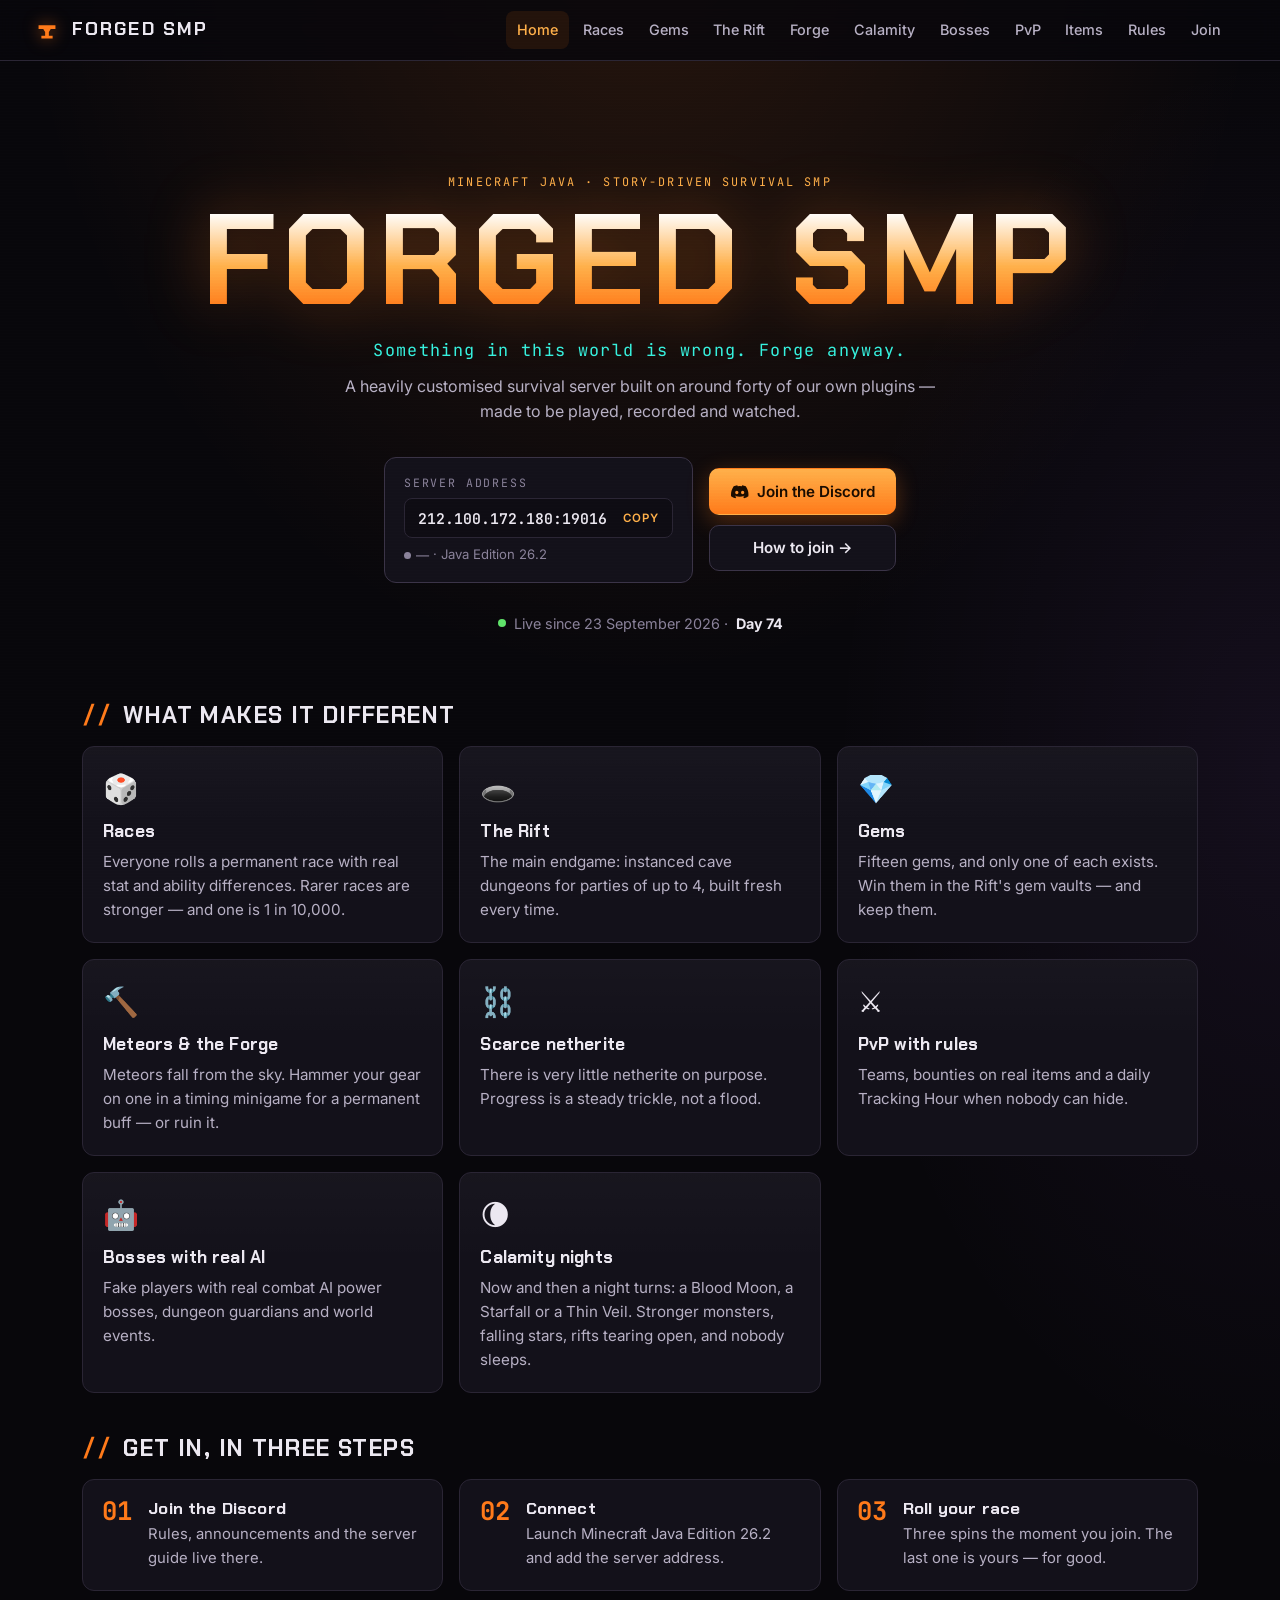
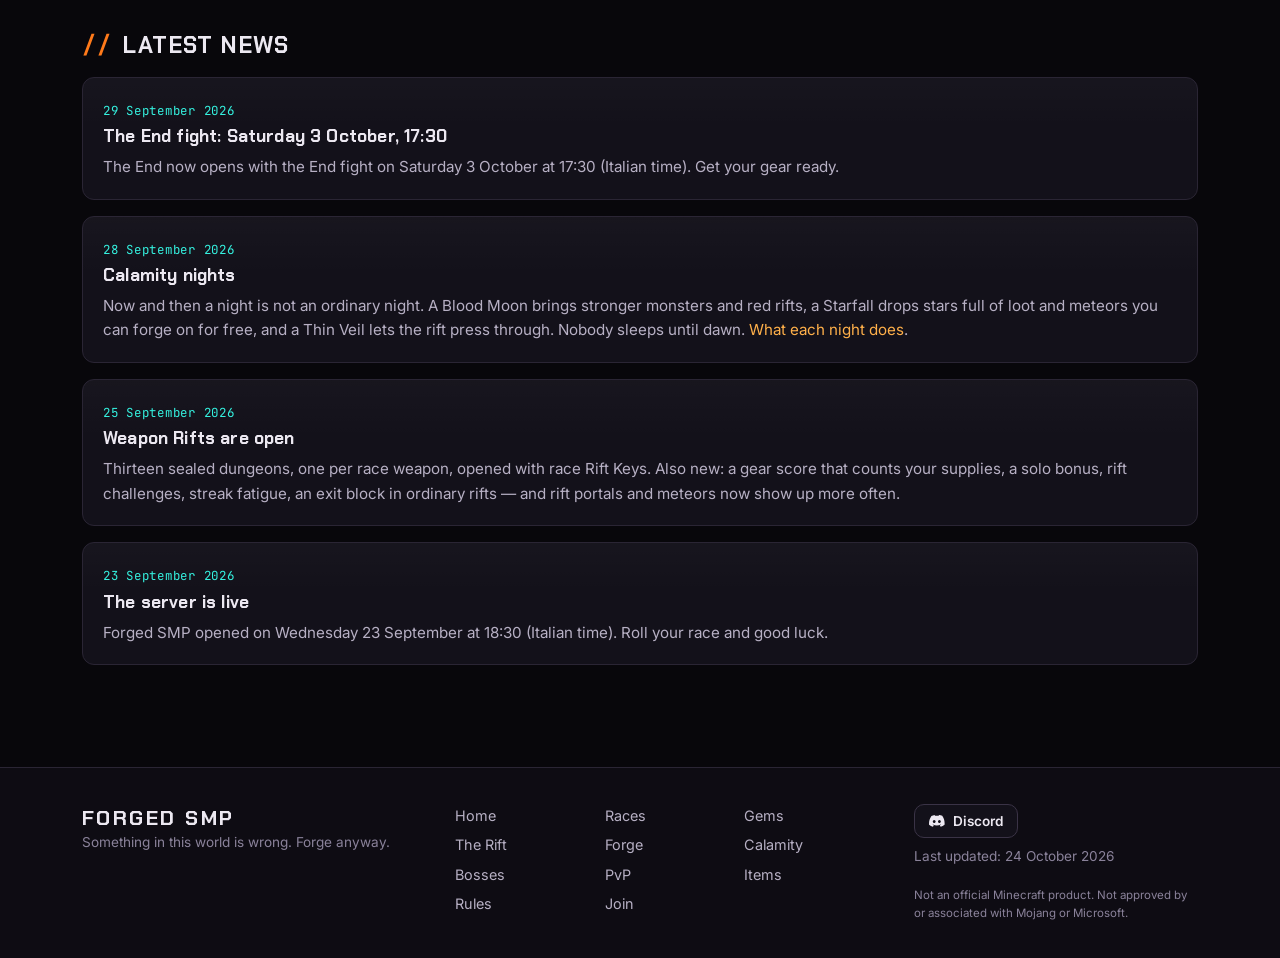
==== dev/index.html @ 2acfd9df "dev/: the Season 3 site - gems instead of race weapons, the S3 items, live status of every one-of-a-" ====
<!DOCTYPE html>
<html lang="en">
<head>
  <meta charset="UTF-8" />
  <meta name="viewport" content="width=device-width, initial-scale=1.0" />
  <title>Forged SMP</title>
  <meta name="description" content="Forged SMP — a story-driven Minecraft survival server. Races, the Rift, meteors and the Forge." />
  <meta name="theme-color" content="#08070b" />
  <meta property="og:title" content="Forged SMP" />
  <meta property="og:description" content="Something in this world is wrong. Forge anyway." />
  <link rel="icon" href="data:image/svg+xml,%3Csvg xmlns='http://www.w3.org/2000/svg' viewBox='0 0 64 64'%3E%3Crect width='64' height='64' rx='12' fill='%2308070b'/%3E%3Cpath d='M14 22h36v8H40l-4 6v8h8v6H20v-6h8v-8l-4-6H14z' fill='%23ff7a1a'/%3E%3C/svg%3E" />
  <link rel="preconnect" href="https://fonts.googleapis.com" />
  <link rel="preconnect" href="https://fonts.gstatic.com" crossorigin />
  <link href="https://fonts.googleapis.com/css2?family=Chakra+Petch:wght@500;700&family=Inter:wght@400;500;600;700&family=JetBrains+Mono:wght@400;600&display=swap" rel="stylesheet" />
  <link rel="stylesheet" href="css/style.css" />
</head>
<body>
  <a class="skip" href="#app">Skip to content</a>
  <div class="scanlines" aria-hidden="true"></div>

  <header class="topbar">
    <a class="brand" href="#/" aria-label="Forged SMP — home">
      <svg class="brand-mark" viewBox="0 0 64 64" aria-hidden="true"><path d="M14 22h36v8H40l-4 6v8h8v6H20v-6h8v-8l-4-6H14z"/></svg>
      <span class="brand-text glitch" data-text="FORGED SMP">FORGED SMP</span>
    </a>
    <nav id="nav" class="nav" aria-label="Main"></nav>
    <div class="top-actions">
      <button id="lang" class="lang-btn" type="button" aria-label="Language / Lingua"></button>
      <button id="menu-btn" class="menu-btn" type="button" aria-expanded="false" aria-controls="nav" aria-label="Menu">
        <span></span><span></span><span></span>
      </button>
    </div>
  </header>

  <main id="app" tabindex="-1"></main>

  <footer class="footer" id="footer"></footer>

  <div id="toast" class="toast" role="status" aria-live="polite"></div>

  <script type="module" src="js/app.js"></script>
</body>
</html>
---- dev/css/style.css ----
/* ── Tokens ──────────────────────────────────────────────────────────────── */
:root {
  --bg:        #08070b;
  --bg2:       #0e0c13;
  --panel:     #13111a;
  --panel2:    #1a1722;
  --line:      #2a2534;
  --line2:     #3a3346;
  --text:      #ece8f1;
  --text2:     #b7b0c4;
  --muted:     #8a829a;
  --ember:     #ff7a1a;
  --ember2:    #ffb04a;
  --corrupt:   #b56cff;
  --cyan:      #35f2e0;
  --danger:    #ff4a4a;
  --ok:        #5fe36a;
  --radius:    12px;
  --maxw:      1180px;
  --font:      'Inter', system-ui, -apple-system, 'Segoe UI', sans-serif;
  --display:   'Chakra Petch', 'Inter', system-ui, sans-serif;
  --mono:      'JetBrains Mono', ui-monospace, Menlo, Consolas, monospace;
}

*, *::before, *::after { box-sizing: border-box; }
html { -webkit-text-size-adjust: 100%; scroll-behavior: smooth; overflow-x: clip; }
body {
  margin: 0;
  background:
    radial-gradient(ellipse 70% 45% at 50% -5%, rgba(255,122,26,.13), transparent 70%),
    radial-gradient(ellipse 50% 40% at 100% 30%, rgba(181,108,255,.07), transparent 70%),
    var(--bg);
  color: var(--text);
  font: 16px/1.6 var(--font);
  min-height: 100vh;
  overflow-x: hidden;
}
img, svg { display: block; max-width: 100%; }
a { color: var(--ember2); text-decoration: none; }
a:hover { text-decoration: underline; }
h1, h2, h3 { font-family: var(--display); line-height: 1.15; margin: 0; letter-spacing: .01em; }
p { margin: 0 0 .75em; }
p:last-child { margin-bottom: 0; }
code, kbd { font-family: var(--mono); font-size: .88em; }
:focus-visible { outline: 2px solid var(--cyan); outline-offset: 2px; border-radius: 4px; }
[hidden] { display: none !important; }

.skip { position: absolute; left: -999px; top: 8px; z-index: 100; background: var(--ember); color: #000; padding: 8px 14px; border-radius: 6px; }
.skip:focus { left: 8px; }

.scanlines {
  position: fixed; inset: 0; pointer-events: none; z-index: 60;
  background: repeating-linear-gradient(to bottom, rgba(255,255,255,.018) 0 1px, transparent 1px 3px);
  mix-blend-mode: overlay;
}

.muted { color: var(--muted); }
.small { font-size: .85rem; }
.tiny  { font-size: .72rem; }
.warn  { color: var(--danger); }
.eyebrow {
  font-family: var(--mono); font-size: .74rem; letter-spacing: .18em; text-transform: uppercase;
  color: var(--ember2); margin: 0 0 .5rem;
}

/* ── Glitch ──────────────────────────────────────────────────────────────── */
.glitch { position: relative; display: inline-block; }
.glitch::before, .glitch::after {
  content: attr(data-text); position: absolute; inset: 0; pointer-events: none;
}
.glitch::before { color: var(--cyan);    transform: translate(-2px, 0); opacity: .55; clip-path: inset(0 0 100% 0); animation: gl1 5s infinite steps(1); }
.glitch::after  { color: var(--corrupt); transform: translate(2px, 0);  opacity: .55; clip-path: inset(0 0 100% 0); animation: gl2 5s infinite steps(1); }
@keyframes gl1 { 0%, 90%, 100% { clip-path: inset(0 0 100% 0); } 91% { clip-path: inset(15% 0 60% 0); transform: translate(-4px, 1px); } 94% { clip-path: inset(60% 0 12% 0); transform: translate(3px, 0); } 97% { clip-path: inset(40% 0 45% 0); } }
@keyframes gl2 { 0%, 92%, 100% { clip-path: inset(0 0 100% 0); } 93% { clip-path: inset(50% 0 30% 0); transform: translate(4px, -1px); } 96% { clip-path: inset(8% 0 78% 0); transform: translate(-3px, 0); } }

.glitch-text { position: relative; display: inline-block; color: #ff9cf0; text-shadow: -1px 0 var(--cyan), 1px 0 var(--corrupt); animation: jitter 3s infinite steps(1); }
@keyframes jitter { 0%, 96%, 100% { transform: none; } 97% { transform: translate(1px, -1px) skewX(-6deg); } 98% { transform: translate(-1px, 1px); } }

.redact { background: repeating-linear-gradient(90deg, #2a2233 0 6px, #1b1622 6px 8px); color: transparent; border-radius: 2px; user-select: none; letter-spacing: -.1em; }
.redact-text { font-family: var(--mono); color: #ff9cf0; letter-spacing: .06em; }
.redacted-block { font-family: var(--mono); font-size: .85rem; color: #d9b9ff; background: repeating-linear-gradient(0deg, rgba(181,108,255,.06) 0 2px, transparent 2px 4px); border: 1px dashed rgba(181,108,255,.4); border-radius: 8px; padding: .8rem 1rem; }
.redact-lines { color: #3a2e4a; letter-spacing: -.05em; }
.is-glitch { border-color: rgba(255,79,216,.35) !important; background: linear-gradient(160deg, rgba(255,79,216,.07), transparent 50%), var(--panel) !important; }

/* ── Top bar ─────────────────────────────────────────────────────────────── */
.topbar {
  position: sticky; top: 0; z-index: 50;
  display: flex; align-items: center; gap: 1rem;
  padding: .7rem clamp(16px, 3vw, 32px);
  border-bottom: 1px solid var(--line);
  isolation: isolate;
}
/* blur lives on a pseudo-element: backdrop-filter on .topbar itself would trap the fixed mobile nav */
.topbar::before { content: ''; position: absolute; inset: 0; z-index: -1; background: rgba(8,7,11,.82); backdrop-filter: blur(12px); -webkit-backdrop-filter: blur(12px); }
.brand { display: flex; align-items: center; gap: .6rem; color: var(--text); flex-shrink: 0; }
.brand:hover { text-decoration: none; }
.brand-mark { width: 30px; height: 30px; fill: var(--ember); filter: drop-shadow(0 0 8px rgba(255,122,26,.6)); }
.brand-text { font-family: var(--display); font-weight: 700; font-size: 1.15rem; letter-spacing: .12em; }

.nav { display: flex; gap: .15rem; margin-left: auto; align-items: center; }
.nav a {
  color: var(--text2); font-size: .9rem; font-weight: 500; padding: .45rem .7rem; border-radius: 8px;
  transition: color .15s, background .15s;
}
.nav a:hover { color: var(--text); background: var(--panel2); text-decoration: none; }
.nav a.on { color: var(--ember2); background: rgba(255,122,26,.1); }
.nav-discord { display: none !important; }
.top-actions { display: flex; align-items: center; gap: .5rem; }
.lang-btn {
  display: flex; background: var(--panel); border: 1px solid var(--line2); border-radius: 8px; padding: 3px; cursor: pointer;
  font: 600 .75rem var(--mono); color: var(--muted);
}
.lang-btn span { padding: .25rem .45rem; border-radius: 5px; }
.lang-btn span.on { background: var(--ember); color: #1a0c00; }
.menu-btn { display: none; width: 40px; height: 40px; background: var(--panel); border: 1px solid var(--line2); border-radius: 8px; cursor: pointer; flex-direction: column; justify-content: center; align-items: center; gap: 4px; }
.menu-btn span { width: 18px; height: 2px; background: var(--text); transition: transform .2s, opacity .2s; }
.menu-open .menu-btn span:nth-child(1) { transform: translateY(6px) rotate(45deg); }
.menu-open .menu-btn span:nth-child(2) { opacity: 0; }
.menu-open .menu-btn span:nth-child(3) { transform: translateY(-6px) rotate(-45deg); }

/* ── Layout ──────────────────────────────────────────────────────────────── */
main { max-width: var(--maxw); margin: 0 auto; padding: 0 clamp(16px, 3vw, 32px) 4rem; outline: none; }
.page { animation: pageIn .35s ease; }
@keyframes pageIn { from { opacity: 0; transform: translateY(6px); } to { opacity: 1; transform: none; } }

.page-head { padding: 3.2rem 0 1.2rem; max-width: 820px; }
.page-head h1 { font-size: clamp(2.2rem, 6vw, 3.4rem); text-transform: uppercase; letter-spacing: .04em; }
.lead { font-size: 1.1rem; color: var(--text2); margin-top: 1rem; }

.block { padding: 2.2rem 0 .4rem; }
.block > h2 { font-size: 1.45rem; text-transform: uppercase; letter-spacing: .06em; margin-bottom: 1.1rem; }
.h-mark { color: var(--ember); font-family: var(--mono); margin-right: .2rem; }
.block > p { color: var(--text2); max-width: 820px; }
.sub { font-size: 1.05rem; margin: 1.6rem 0 .8rem; text-transform: uppercase; letter-spacing: .06em; color: var(--text2); }

.grid { display: grid; gap: 1rem; }
.g2 { grid-template-columns: repeat(2, minmax(0, 1fr)); }
.g3 { grid-template-columns: repeat(3, minmax(0, 1fr)); }
.g4 { grid-template-columns: repeat(4, minmax(0, 1fr)); }
.g5 { grid-template-columns: repeat(5, minmax(0, 1fr)); }
.grid + .grid, .grid + p, .block > .card + .card, .card + .grid, .grid + .card { margin-top: 1rem; }

.card {
  background: linear-gradient(180deg, rgba(255,255,255,.02), transparent 40%), var(--panel);
  border: 1px solid var(--line); border-radius: var(--radius);
  padding: 1.2rem 1.25rem;
  position: relative;
}
.card h3 { font-size: 1.08rem; margin-bottom: .5rem; }
.card p { color: var(--text2); font-size: .95rem; }
.card-link { color: inherit; display: block; transition: border-color .2s, transform .2s, box-shadow .2s; }
.card-link:hover { text-decoration: none; border-color: rgba(255,122,26,.55); transform: translateY(-3px); box-shadow: 0 12px 30px rgba(0,0,0,.4), 0 0 0 1px rgba(255,122,26,.15); }

.ticks { list-style: none; margin: 0; padding: 0; }
.ticks li { position: relative; padding-left: 1.3rem; margin-bottom: .45rem; color: var(--text2); font-size: .95rem; }
.ticks li::before { content: '▸'; position: absolute; left: 0; color: var(--ember); }
.ticks b { color: var(--text); }

.note { font-size: .88rem; color: var(--text2); background: var(--panel); border-left: 3px solid var(--corrupt); padding: .7rem 1rem; border-radius: 0 8px 8px 0; margin: 1rem 0; }

/* ── Buttons ─────────────────────────────────────────────────────────────── */
.btn {
  display: inline-flex; align-items: center; justify-content: center; gap: .5rem;
  font: 600 .95rem var(--font); padding: .8rem 1.3rem; border-radius: 10px; cursor: pointer;
  border: 1px solid transparent; transition: transform .15s, box-shadow .2s, background .2s, border-color .2s; text-decoration: none !important;
}
.btn:active { transform: scale(.97); }
.btn:disabled { opacity: .4; cursor: not-allowed; }
.btn-primary { background: linear-gradient(180deg, var(--ember2), var(--ember)); color: #1a0c00; box-shadow: 0 6px 22px rgba(255,122,26,.3); }
.btn-primary:hover { box-shadow: 0 8px 30px rgba(255,122,26,.5); transform: translateY(-1px); }
.btn-ghost { background: var(--panel); color: var(--text); border-color: var(--line2); }
.btn-ghost:hover { border-color: var(--ember); }
.btn-sm { padding: .5rem .9rem; font-size: .85rem; }
.i-discord { width: 1.15em; height: 1.15em; }

/* ── Hero ────────────────────────────────────────────────────────────────── */
.hero { position: relative; padding: clamp(3.5rem, 10vw, 7rem) 0 2rem; text-align: center; }
.hero-title {
  font-family: var(--display); font-weight: 700; text-transform: uppercase;
  font-size: clamp(3.2rem, 13vw, 8rem); letter-spacing: .06em; line-height: .95;
  background: linear-gradient(180deg, #fff 10%, var(--ember2) 55%, var(--ember) 90%);
  -webkit-background-clip: text; background-clip: text; color: transparent;
  filter: drop-shadow(0 0 30px rgba(255,122,26,.35));
}
.hero-title::before, .hero-title::after { -webkit-text-fill-color: currentColor; }
.tagline { font-family: var(--mono); color: var(--cyan); letter-spacing: .08em; margin: 1rem 0 .6rem; font-size: clamp(.9rem, 2.4vw, 1.05rem); }
.hero-intro { color: var(--text2); max-width: 620px; margin: 0 auto 2rem; }
.hero-row { display: flex; gap: 1rem; justify-content: center; align-items: stretch; flex-wrap: wrap; }
.hero-cta { display: flex; flex-direction: column; gap: .6rem; justify-content: center; }
.since { margin-top: 1.8rem; color: var(--muted); font-size: .9rem; display: inline-flex; align-items: center; gap: .5rem; }
.since b { color: var(--text); }
.live-dot { width: 8px; height: 8px; border-radius: 50%; background: var(--ok); box-shadow: 0 0 0 0 rgba(95,227,106,.6); animation: ping 2s infinite; }
@keyframes ping { 70% { box-shadow: 0 0 0 8px rgba(95,227,106,0); } 100% { box-shadow: 0 0 0 0 rgba(95,227,106,0); } }

.embers { position: absolute; inset: 0; overflow: hidden; pointer-events: none; z-index: -1; }
.embers i {
  position: absolute; bottom: -10px; left: calc(var(--i) * 5.6%);
  width: 3px; height: 3px; border-radius: 50%; background: var(--ember2); box-shadow: 0 0 6px var(--ember);
  animation: rise calc(6s + var(--i) * .37s) linear infinite; animation-delay: calc(var(--i) * -.9s); opacity: 0;
}
@keyframes rise { 0% { transform: translate(0, 0); opacity: 0; } 10% { opacity: .9; } 100% { transform: translate(calc((var(--i) - 9) * 4px), -520px); opacity: 0; } }

.ip-card { background: var(--panel); border: 1px solid var(--line2); border-radius: var(--radius); padding: 1rem 1.2rem; min-width: 280px; text-align: left; }
.ip-label { font-family: var(--mono); font-size: .72rem; letter-spacing: .16em; text-transform: uppercase; color: var(--muted); }
.ip-value { display: flex; align-items: center; justify-content: space-between; gap: 1rem; width: 100%; margin: .35rem 0; background: var(--bg2); border: 1px solid var(--line); border-radius: 8px; padding: .6rem .8rem; color: var(--text); font: 600 1.05rem var(--mono); cursor: pointer; }
.ip-value:hover { border-color: var(--ember); text-decoration: none; }
.ip-copy { font: 600 .72rem var(--font); color: var(--ember2); text-transform: uppercase; letter-spacing: .1em; }
.ip-link { font-family: var(--font); font-size: 1rem; }
.ip-meta { font-size: .82rem; color: var(--muted); }
.status { display: inline-flex; align-items: center; gap: .35rem; }
.status .dot { width: 7px; height: 7px; border-radius: 50%; background: var(--muted); }
.status.on .dot { background: var(--ok); box-shadow: 0 0 8px var(--ok); }

/* Pillars / steps / news */
.pillar-icon { font-size: 1.8rem; margin-bottom: .6rem; }
/* an odd one out on the last row spans the row instead of sitting alone */
.pillar:last-child:nth-child(3n+1) { grid-column: 1 / -1; }
.steps { list-style: none; padding: 0; margin: 0; display: grid; grid-template-columns: repeat(3, 1fr); gap: 1rem; }
.steps li { display: flex; gap: 1rem; background: var(--panel); border: 1px solid var(--line); border-radius: var(--radius); padding: 1.2rem; }
.step-n { font: 700 1.6rem var(--mono); color: var(--ember); line-height: 1; }
.steps h3 { font-size: 1.05rem; margin-bottom: .3rem; }
.steps p { color: var(--text2); font-size: .93rem; }
.news { display: grid; gap: 1rem; }
.news-item time { font-family: var(--mono); font-size: .78rem; color: var(--cyan); letter-spacing: .06em; }
.news-item h3 { margin: .3rem 0 .5rem; }

/* ── Races ───────────────────────────────────────────────────────────────── */
.odds-bar { display: flex; height: 18px; border-radius: 9px; overflow: hidden; border: 1px solid var(--line2); }
.odds-bar span { flex: var(--w) 0 0; background: var(--c); box-shadow: inset 0 -4px 8px rgba(0,0,0,.25); }
.odds-bar span:last-child { background: linear-gradient(90deg, #ff4fd8, #35f2e0, #ffd84a); }
.odds-list { display: grid; grid-template-columns: repeat(auto-fit, minmax(210px, 1fr)); gap: .5rem 1.5rem; margin: 1rem 0 1.4rem; }
.odds-row { display: grid; grid-template-columns: 12px 1fr auto auto; align-items: center; gap: .6rem; padding: .35rem 0; border-bottom: 1px solid var(--line); font-size: .92rem; }
.swatch { width: 12px; height: 12px; border-radius: 3px; background: var(--c); }
.odds-name { font-weight: 600; }
.odds-pct { font-family: var(--mono); color: var(--text); }
.odds-in { font-family: var(--mono); font-size: .78rem; color: var(--muted); min-width: 72px; text-align: right; }

.roller { display: grid; gap: 1rem; justify-items: center; text-align: center; background: radial-gradient(ellipse at center, rgba(255,122,26,.06), transparent 70%), var(--panel); }
.roller-head { display: flex; flex-direction: column; gap: .2rem; }
.roller-head h3 { margin: 0; }
.roller-window { width: min(100%, 420px); height: 110px; border-radius: 12px; border: 1px solid var(--line2); background: var(--bg2); display: grid; place-items: center; overflow: hidden; position: relative; }
.roller-window::after { content: ''; position: absolute; inset: 0; background: linear-gradient(180deg, var(--bg2), transparent 25%, transparent 75%, var(--bg2)); pointer-events: none; }
.roller-result { --c: var(--muted); font: 700 2.2rem var(--display); color: var(--muted); display: flex; flex-direction: column; align-items: center; }
.roller-result .rr-icon { font-size: 1.6rem; line-height: 1; }
.roller-result .rr-name { font-size: 1.5rem; color: var(--c); }
.roller-result .rr-rar { font: 600 .72rem var(--mono); letter-spacing: .16em; text-transform: uppercase; color: var(--c); opacity: .8; }
.roller-result.final { animation: pop .35s cubic-bezier(.3,1.6,.5,1); }
.roller-result.locked .rr-name { text-shadow: 0 0 18px var(--c); }
@keyframes pop { from { transform: scale(.7); } to { transform: none; } }
.roller-pips { display: flex; gap: .5rem; }
.roller-pips i { width: 34px; height: 6px; border-radius: 3px; background: var(--line2); }
.roller-pips i.used { background: var(--ember); }
.roller-pips i.skip { background: var(--line); opacity: .5; }
.roller-btns { display: flex; gap: .6rem; }

.chips { display: flex; flex-wrap: wrap; gap: .4rem; margin-bottom: 1rem; }
.chip { --c: var(--ember2); background: var(--panel); color: var(--text2); border: 1px solid var(--line2); border-radius: 999px; padding: .4rem .9rem; font: 600 .82rem var(--font); cursor: pointer; }
.chip:hover { border-color: var(--c); }
.chip.on { background: color-mix(in srgb, var(--c) 18%, var(--panel)); border-color: var(--c); color: var(--text); }

.race { border-top: 3px solid var(--c); }
.race-top, .weapon-top { display: flex; align-items: center; gap: .9rem; margin-bottom: .9rem; }
.race-top h3, .weapon-top h3 { margin-bottom: .25rem; font-size: 1.2rem; }
.race-icon { width: 48px; height: 48px; flex-shrink: 0; border-radius: 12px; display: grid; place-items: center; font-size: 1.5rem; background: color-mix(in srgb, var(--c) 14%, var(--bg2)); border: 1px solid color-mix(in srgb, var(--c) 45%, transparent); }
.rarity { font: 600 .7rem var(--mono); letter-spacing: .12em; text-transform: uppercase; padding: .15rem .5rem; border-radius: 5px; border: 1px solid currentColor; }
.r-common { color: #b9b9c2; } .r-uncommon { color: #5fe36a; } .r-rare { color: #4aa6ff; } .r-epic { color: #b56cff; }
.r-legendary { color: #ff9a2e; } .r-divine { color: #ffd84a; } .r-singularity { color: #ff4fd8; }
.race-meta { display: grid; grid-template-columns: 1fr 1fr; gap: .6rem 1rem; margin: 1rem 0 0; padding-top: .9rem; border-top: 1px solid var(--line); }
.race-meta div { min-width: 0; }
.race-meta dt { font: 600 .68rem var(--mono); letter-spacing: .12em; text-transform: uppercase; color: var(--muted); }
.race-meta dd { margin: .1rem 0 0; font-size: .9rem; color: var(--text); }

/* ── Weapons ─────────────────────────────────────────────────────────────── */
.rule-cards .rule { border-left: 3px solid var(--line2); }
.rule-cards .rule.good { border-left-color: var(--ok); }
.controls { display: flex; flex-wrap: wrap; gap: .6rem 1.4rem; margin: 1rem 0; }
.controls div { display: flex; align-items: center; gap: .6rem; font-size: .92rem; color: var(--text2); }
kbd { background: var(--panel2); border: 1px solid var(--line2); border-bottom-width: 3px; border-radius: 6px; padding: .15rem .5rem; color: var(--text); white-space: nowrap; }
.weapon-grid { margin-top: 1.2rem; }
.weapon { border-top: 3px solid var(--c); }
.dmg-num { margin-left: auto; font: 700 1.6rem var(--mono); color: var(--c); text-align: right; line-height: 1; }
.ap { display: block; font-size: .8rem; margin-top: .2rem; }
.dmg-bar { height: 4px; background: var(--bg2); border-radius: 2px; margin-bottom: 1rem; overflow: hidden; }
.dmg-bar span { display: block; height: 100%; background: linear-gradient(90deg, color-mix(in srgb, var(--c) 40%, transparent), var(--c)); }
.abilities { margin: 0; display: grid; gap: .7rem; }
.abilities dt { font: 600 .72rem var(--mono); letter-spacing: .1em; text-transform: uppercase; color: var(--muted); display: flex; align-items: center; gap: .4rem; flex-wrap: wrap; }
.abilities dt kbd { font-size: .68rem; letter-spacing: 0; text-transform: none; }
.abilities dt em { font-style: normal; color: var(--c); letter-spacing: .04em; text-transform: none; font-family: var(--font); }
.abilities dd { margin: .15rem 0 0; color: var(--text2); font-size: .93rem; }
.w-live { display: flex; align-items: center; flex-wrap: wrap; gap: .2rem 1rem; margin: 1rem 0 0; font-size: .88rem; color: var(--text2); }
.w-live > span { display: inline-flex; align-items: center; gap: .45rem; }
.w-live .dot { width: 7px; height: 7px; border-radius: 50%; background: var(--ok); box-shadow: 0 0 8px var(--ok); }
.w-status { display: flex; align-items: baseline; flex-wrap: wrap; gap: .25rem .5rem; margin: 0 0 1rem; padding: .5rem .75rem;
  border: 1px solid var(--line); border-radius: 8px; background: var(--bg2); font-size: .9rem; color: var(--text2); }
.w-status b { color: var(--text); }
.w-status .ws-sub { color: var(--muted); font-size: .8rem; }
.w-status.held { border-color: color-mix(in srgb, var(--c) 55%, var(--line)); background: color-mix(in srgb, var(--c) 9%, var(--bg2)); color: var(--text); }
.w-status.destroyed { border-color: color-mix(in srgb, var(--danger) 45%, var(--line)); }

/* ── Rift ────────────────────────────────────────────────────────────────── */
.shapeless { display: flex; align-items: center; gap: .35rem; margin-top: .8rem; flex-wrap: wrap; }
.shapeless span { width: 38px; height: 38px; display: grid; place-items: center; background: var(--bg2); border: 1px solid var(--line2); border-radius: 6px; }
.shapeless b { color: var(--muted); padding: 0 .2rem; }

.kinds { display: grid; grid-template-columns: repeat(auto-fit, minmax(260px, 1fr)); gap: 1rem; }
.kind { border-top: 3px solid var(--c); background: linear-gradient(180deg, color-mix(in srgb, var(--c) 8%, transparent), transparent 45%), var(--panel); }
.kind h3 { color: var(--c); }
.kind-stats { display: grid; grid-template-columns: repeat(3, 1fr); gap: .4rem; margin: .7rem 0 .9rem; }
.kind-stats div { background: var(--bg2); border-radius: 8px; padding: .45rem .5rem; text-align: center; }
.kind-stats span { display: block; font: 600 .62rem var(--mono); letter-spacing: .12em; text-transform: uppercase; color: var(--muted); }
.kind-stats b { font-family: var(--mono); font-size: .95rem; }
.nights { margin-top: 1rem; }
.night-rising { font: 700 .72rem var(--mono); letter-spacing: .14em; color: var(--c); opacity: .85; margin-top: .15rem; }
.night .ticks li::before { color: var(--c); }

.tiers { display: grid; grid-template-columns: repeat(5, 1fr); gap: .5rem; margin-top: 1rem; }
.tier { background: var(--panel); border: 1px solid var(--line); border-radius: 10px; padding: .9rem; position: relative; overflow: hidden; }
.tier::before { content: ''; position: absolute; left: 0; right: 0; bottom: 0; height: calc(var(--n) * 12%); background: linear-gradient(0deg, rgba(255,122,26,.14), transparent); pointer-events: none; }
.tier-n { font: 700 1.4rem var(--mono); color: var(--ember2); }
.tier-score { font: 600 .75rem var(--mono); color: var(--muted); margin-bottom: .4rem; }
.tier-text { font-size: .86rem; color: var(--text2); position: relative; }

.room-icon, .item-icon { font-size: 1.7rem; margin-bottom: .4rem; }
.stat { text-align: left; }
.stat-big { font: 700 2rem var(--mono); color: var(--cyan); margin-bottom: .3rem; }
.challenge { border-top: 3px solid var(--line2); }
.challenge.c-easy { border-top-color: var(--ok); }
.challenge.c-medium { border-top-color: #ffd84a; }
.challenge.c-hard { border-top-color: var(--danger); }
.ch-head { display: flex; justify-content: space-between; align-items: baseline; gap: .5rem; margin-bottom: .6rem; }
.ch-head h3 { margin: 0; }
.ch-bonus { font: 700 .85rem var(--mono); color: var(--cyan); }
.boss-card h3 { font-size: 1.3rem; margin-bottom: .8rem; }
.relic { border-top: 3px solid var(--c); }
.relic .eyebrow { color: var(--c); }
.relic-item { display: flex; flex-direction: column; padding: .55rem 0; border-top: 1px solid var(--line); }
.relic-item b { font-family: var(--display); }
.relic-item span { color: var(--text2); font-size: .9rem; }

.keyvis { display: grid; grid-template-columns: auto 1fr; gap: 2rem; margin-top: 1.2rem; align-items: start; }
.craft { display: flex; align-items: center; gap: 8px; margin: .8rem 0; }
.craft-3 { display: grid; grid-template-columns: repeat(3, 58px); grid-auto-rows: 58px; gap: 4px; }
.slot { width: 58px; height: 58px; --c: var(--ember); display: grid; place-items: center; font-size: 1.6rem; background: #2b2733; border: 2px solid; border-color: #1a1720 #4a4456 #4a4456 #1a1720; border-radius: 3px; }
.slot.centre { background: color-mix(in srgb, var(--c) 22%, #2b2733); box-shadow: 0 0 16px color-mix(in srgb, var(--c) 45%, transparent); animation: pulse 2s ease-in-out infinite; }
@keyframes pulse { 50% { box-shadow: 0 0 26px color-mix(in srgb, var(--c) 70%, transparent); } }
.craft-arrow { color: var(--muted); font-size: 1.3rem; }
.craft-legend { display: flex; flex-direction: column; gap: .2rem; font-size: .8rem; color: var(--muted); }
.key-races { display: flex; flex-wrap: wrap; gap: .35rem; margin-bottom: 1rem; }
.key-race { --c: var(--ember); width: 42px; height: 42px; font-size: 1.2rem; border-radius: 10px; cursor: pointer; background: var(--bg2); border: 1px solid var(--line2); }
.key-race:hover { border-color: var(--c); }
.key-race.on { border-color: var(--c); background: color-mix(in srgb, var(--c) 20%, var(--bg2)); box-shadow: 0 0 12px color-mix(in srgb, var(--c) 40%, transparent); }
#key-info h3 { font-size: 1.4rem; margin-bottom: .6rem; }

.cmd-table { display: grid; gap: 1px; background: var(--line); border: 1px solid var(--line); border-radius: var(--radius); overflow: hidden; }
.cmd-table > div { display: grid; grid-template-columns: minmax(0, 1.2fr) minmax(0, 1fr); gap: 1rem; background: var(--panel); padding: .65rem 1rem; align-items: center; }
.cmd-table code { color: var(--cyan); word-break: break-word; }
.cmd-table span { color: var(--text2); font-size: .9rem; }

/* ── Forge ───────────────────────────────────────────────────────────────── */
.grades { display: grid; gap: .5rem; }
.grade { display: grid; grid-template-columns: 64px 1fr; gap: .8rem; align-items: center; padding: .6rem .7rem; border-radius: 8px; background: color-mix(in srgb, var(--c) 8%, var(--bg2)); border-left: 3px solid var(--c); }
.grade-pts { font: 700 1rem var(--mono); color: var(--c); }
.grade.no-pts { grid-template-columns: 1fr; }
.grade b { color: var(--c); }
.grade p { font-size: .86rem; margin: 0; }

.forge-demo { display: grid; gap: 1rem; justify-items: center; text-align: center; background: radial-gradient(ellipse 60% 80% at 50% 100%, rgba(255,90,20,.14), transparent 70%), var(--panel); transition: box-shadow .4s; }
.forge-demo.flawless { box-shadow: 0 0 0 1px #c07bff, 0 0 40px rgba(192,123,255,.35); }
.forge-demo.botched { box-shadow: 0 0 0 1px var(--danger); }
.fd-track { position: relative; display: grid; grid-template-columns: repeat(15, 1fr); gap: 4px; width: min(100%, 640px); padding-top: 2.2rem; cursor: pointer; user-select: none; touch-action: manipulation; }
.fd-track.shake { animation: thud .18s ease; }
@keyframes thud { 50% { transform: translateY(3px); } }
.fd-slot { height: 38px; border-radius: 4px; background: #2a2330; border: 1px solid #3b3244; transition: background .15s; }
.fd-slot.yellow { background: #7a6420; border-color: #ffd84a; }
.fd-slot.green { background: #1f6b2c; border-color: var(--ok); box-shadow: 0 0 12px rgba(95,227,106,.5); }
.fd-slot.hit { animation: hit .3s ease; }
@keyframes hit { 0% { background: #fff; } }
.fd-hammer { position: absolute; top: 0; font-size: 1.6rem; line-height: 1; filter: drop-shadow(0 4px 6px rgba(0,0,0,.6)); pointer-events: none; }
.fd-status { display: flex; gap: 1.2rem; font: 600 .85rem var(--mono); color: var(--text2); flex-wrap: wrap; justify-content: center; }
.fd-timer { color: var(--ember2); min-width: 3.5em; }
.fd-strikes { display: flex; gap: 6px; }
.fd-strikes i { width: 22px; height: 22px; border-radius: 50%; background: var(--bg2); border: 1px solid var(--line2); }
.fd-strikes i.full { background: var(--ok); border-color: var(--ok); }
.fd-strikes i.half { background: #ffd84a; border-color: #ffd84a; }
.fd-strikes i.miss { background: var(--danger); border-color: var(--danger); }
.fd-result { min-height: 1.6em; color: var(--text2); font-size: .95rem; }
.fd-grade { font: 700 1.25rem var(--display); color: var(--c); text-transform: uppercase; letter-spacing: .06em; margin-right: .3rem; }

.heat label { font-size: .92rem; color: var(--text2); }
.heat input[type=range] { width: 100%; margin: .8rem 0; accent-color: var(--ember); }
.heat-bar { height: 12px; border-radius: 6px; background: var(--bg2); overflow: hidden; }
.heat-bar span { --h: 1; display: block; height: 100%; width: 100%; border-radius: 6px; background: linear-gradient(90deg, #7a1c00, #ff5a14 50%, #ffe7b0); filter: saturate(calc(.4 + var(--h) * .6)); transition: width .15s; }
.heat-out { margin-top: .7rem; }
.heat-out b { font: 700 1.3rem var(--mono); color: var(--ember2); }

.tabs { display: flex; gap: .35rem; flex-wrap: wrap; margin: 1rem 0 .8rem; }
.tab { background: var(--panel); border: 1px solid var(--line2); color: var(--text2); padding: .5rem .9rem; border-radius: 8px; cursor: pointer; font: 600 .88rem var(--font); }
.tab.on { border-color: var(--ember); color: var(--text); background: rgba(255,122,26,.12); }
.table-wrap { overflow-x: auto; border: 1px solid var(--line); border-radius: var(--radius); }
.table { width: 100%; border-collapse: collapse; background: var(--panel); font-size: .92rem; }
.table th, .table td { padding: .65rem .9rem; text-align: left; border-bottom: 1px solid var(--line); white-space: nowrap; }
.table th { font: 600 .7rem var(--mono); letter-spacing: .12em; text-transform: uppercase; color: var(--muted); background: var(--bg2); }
.table tr:last-child td { border-bottom: 0; }
.buffs td:nth-child(n+3) { font-family: var(--mono); }
.table .c-okay { color: #ffd84a; } .table .c-good { color: var(--ok); } .table .c-flaw { color: #c07bff; }
.table td.flaw { color: #d7b0ff; font-weight: 600; }
.cold { border-color: rgba(74,166,255,.4); background: linear-gradient(160deg, rgba(74,166,255,.1), transparent 55%), var(--panel); }

/* ── Bosses ──────────────────────────────────────────────────────────────── */
.boss { border-top: 3px solid var(--c); overflow: hidden; }
.boss-sigil { position: absolute; right: -8px; top: -14px; font-size: 5rem; opacity: .07; pointer-events: none; }
.boss .eyebrow { color: var(--c); }
.boss h3 { font-size: 1.45rem; margin-bottom: .1rem; }
.boss-title { font-style: italic; color: var(--text) !important; margin-bottom: .6rem; }

/* ── PvP ─────────────────────────────────────────────────────────────────── */
.perks { display: grid; gap: .6rem; }
.perk { display: flex; gap: .9rem; padding: .9rem 1rem; }
.perk-icon { font-size: 1.4rem; }
.perk h3 { font-size: .98rem; margin-bottom: .2rem; }
.perk p { font-size: .88rem; }
.sky { border-left: 3px solid var(--danger); }
.mode-tag { display: inline-block; font: 700 1.05rem var(--mono); color: var(--ember2); margin-bottom: .5rem; }
.prize-list { list-style: none; margin: 0 0 .6rem; padding: 0; display: grid; gap: .25rem; font-size: .92rem; }
.empty { text-align: center; color: var(--muted); border-style: dashed; }

/* ── Items / Join ────────────────────────────────────────────────────────── */
.item h3 { font-size: 1.02rem; }
.join-top { margin-top: .5rem; }
.join-top .ip-card { min-width: 0; }
.discord-card { display: flex; align-items: center; gap: 1rem; background: linear-gradient(135deg, rgba(88,101,242,.22), transparent 70%), var(--panel); border-color: rgba(88,101,242,.45); }
.discord-card .i-discord { width: 40px; height: 40px; color: #8c97ff; flex-shrink: 0; }
.discord-card .arrow { margin-left: auto; color: var(--muted); font-size: 1.2rem; }
.faq { display: grid; gap: .6rem; }
.faq details { padding: 0; }
.faq summary { cursor: pointer; padding: 1rem 1.2rem; font-weight: 600; list-style: none; display: flex; justify-content: space-between; gap: 1rem; }
.faq summary::-webkit-details-marker { display: none; }
.faq summary::after { content: '+'; color: var(--ember); font-family: var(--mono); }
.faq details[open] summary::after { content: '−'; }
.faq details p { padding: 0 1.2rem 1rem; }

.notfound { text-align: center; padding: 6rem 0; }
.notfound h1 { font-size: 7rem; color: var(--corrupt); }
.notfound p { color: var(--text2); margin: 1rem 0 1.5rem; }

/* ── Rules ───────────────────────────────────────────────────────────────── */
.end-count { margin-top: .6rem; font: 600 .9rem var(--mono); color: #c9b3ff; }
.end-count b { color: var(--text); }
.dim-top { display: flex; align-items: center; gap: .7rem; margin-bottom: .4rem; }
.dim-top .item-icon { margin: 0; }
.dim-top h3 { margin: 0; }
.dim-nether { border-top: 3px solid #ff5a2e; }
.dim-end { border-top: 3px solid #c9b3ff; }
.dim-state { font-family: var(--mono); color: var(--text2); }
.dim-state b { color: var(--text); }
.dim-open { color: var(--ok); font-weight: 600; }
.combat { border-left: 3px solid var(--danger); }
.rules-list { margin: 0; padding: 0; list-style: none; counter-reset: r; display: grid; gap: .5rem; }
.rules-list li { counter-increment: r; position: relative; background: var(--panel); border: 1px solid var(--line); border-radius: 10px; padding: .8rem 1rem .8rem 3.2rem; color: var(--text2); }
.rules-list li::before { content: counter(r, decimal-leading-zero); position: absolute; left: 1rem; top: .8rem; font: 700 .95rem var(--mono); color: var(--ember); }
.rules-list b { color: var(--text); }

/* ── Footer / toast ──────────────────────────────────────────────────────── */
.footer { border-top: 1px solid var(--line); background: var(--bg2); margin-top: 2rem; }
.footer-inner { max-width: var(--maxw); margin: 0 auto; padding: 2.2rem clamp(16px, 3vw, 32px); display: grid; grid-template-columns: 1.2fr 1.5fr 1fr; gap: 2rem; }
.footer-brand .glitch { font: 700 1.3rem var(--display); letter-spacing: .12em; }
.footer-nav { display: grid; grid-template-columns: repeat(3, auto); gap: .4rem 1.2rem; align-content: start; }
.footer-nav a { color: var(--text2); font-size: .9rem; }
.footer-meta { display: grid; gap: .5rem; justify-items: start; align-content: start; }

.toast { position: fixed; left: 50%; bottom: 24px; transform: translate(-50%, 20px); background: var(--panel2); border: 1px solid var(--ember); color: var(--text); padding: .6rem 1.1rem; border-radius: 10px; opacity: 0; pointer-events: none; transition: opacity .2s, transform .2s; z-index: 80; font-size: .9rem; }
.toast.show { opacity: 1; transform: translate(-50%, 0); }

/* ── Responsive ──────────────────────────────────────────────────────────── */
@media (max-width: 1180px) {
  .menu-btn { display: flex; }
  .nav {
    position: fixed; top: 61px; left: 0; right: 0; bottom: 0; z-index: 49;
    flex-direction: column; align-items: stretch; gap: .2rem; padding: 1rem;
    background: rgba(8,7,11,.97); backdrop-filter: blur(10px);
    opacity: 0; visibility: hidden; transform: translateY(-8px); transition: opacity .2s, transform .2s, visibility .2s; overflow-y: auto;
  }
  .menu-open .nav { opacity: 1; visibility: visible; transform: none; }
  .nav a { font-size: 1.05rem; padding: .8rem 1rem; }
  .nav-discord { display: flex !important; align-items: center; gap: .5rem; margin-top: .5rem; border: 1px solid rgba(88,101,242,.5); }
  .top-actions { margin-left: auto; }
  .g5 { grid-template-columns: repeat(3, minmax(0, 1fr)); }
  .g4 { grid-template-columns: repeat(2, minmax(0, 1fr)); }
}
@media (max-width: 820px) {
  .g2, .g3 { grid-template-columns: minmax(0, 1fr); }
  .steps { grid-template-columns: 1fr; }
  .tiers { grid-template-columns: 1fr; }
  .tier { display: grid; grid-template-columns: 44px 44px 1fr; align-items: center; gap: .6rem; }
  .tier::before { top: 0; bottom: 0; height: auto; width: calc(var(--n) * 20%); right: auto; background: linear-gradient(90deg, rgba(255,122,26,.12), transparent); }
  .tier-score { margin: 0; }
  .keyvis { grid-template-columns: 1fr; gap: 1rem; }
  .footer-inner { grid-template-columns: 1fr; gap: 1.5rem; }
  .cmd-table > div { grid-template-columns: 1fr; gap: .2rem; }
}
@media (max-width: 560px) {
  body { font-size: 15px; }
  .brand-text { font-size: 1rem; }
  .g4, .g5 { grid-template-columns: minmax(0, 1fr); }
  .race-meta { grid-template-columns: 1fr; }
  .hero-row { flex-direction: column; align-items: stretch; }
  .ip-card { min-width: 0; }
  .hero-cta .btn { width: 100%; }
  .craft-3 { grid-template-columns: repeat(3, 48px); grid-auto-rows: 48px; }
  .slot { width: 48px; height: 48px; font-size: 1.3rem; }
  .fd-track { gap: 2px; }
  .fd-slot { height: 32px; }
}

@media (prefers-reduced-motion: reduce) {
  *, *::before, *::after { animation: none !important; transition: none !important; }
  html { scroll-behavior: auto; }
}

/* Season 3: the item status states (free, out) and the gem cards */
.w-status.free { color: var(--muted); }
.w-status.out { border-style: dashed; }
.card.item .w-status { margin: .75rem 0 0; }
.gem .abilities ul.ticks { margin: 0; }
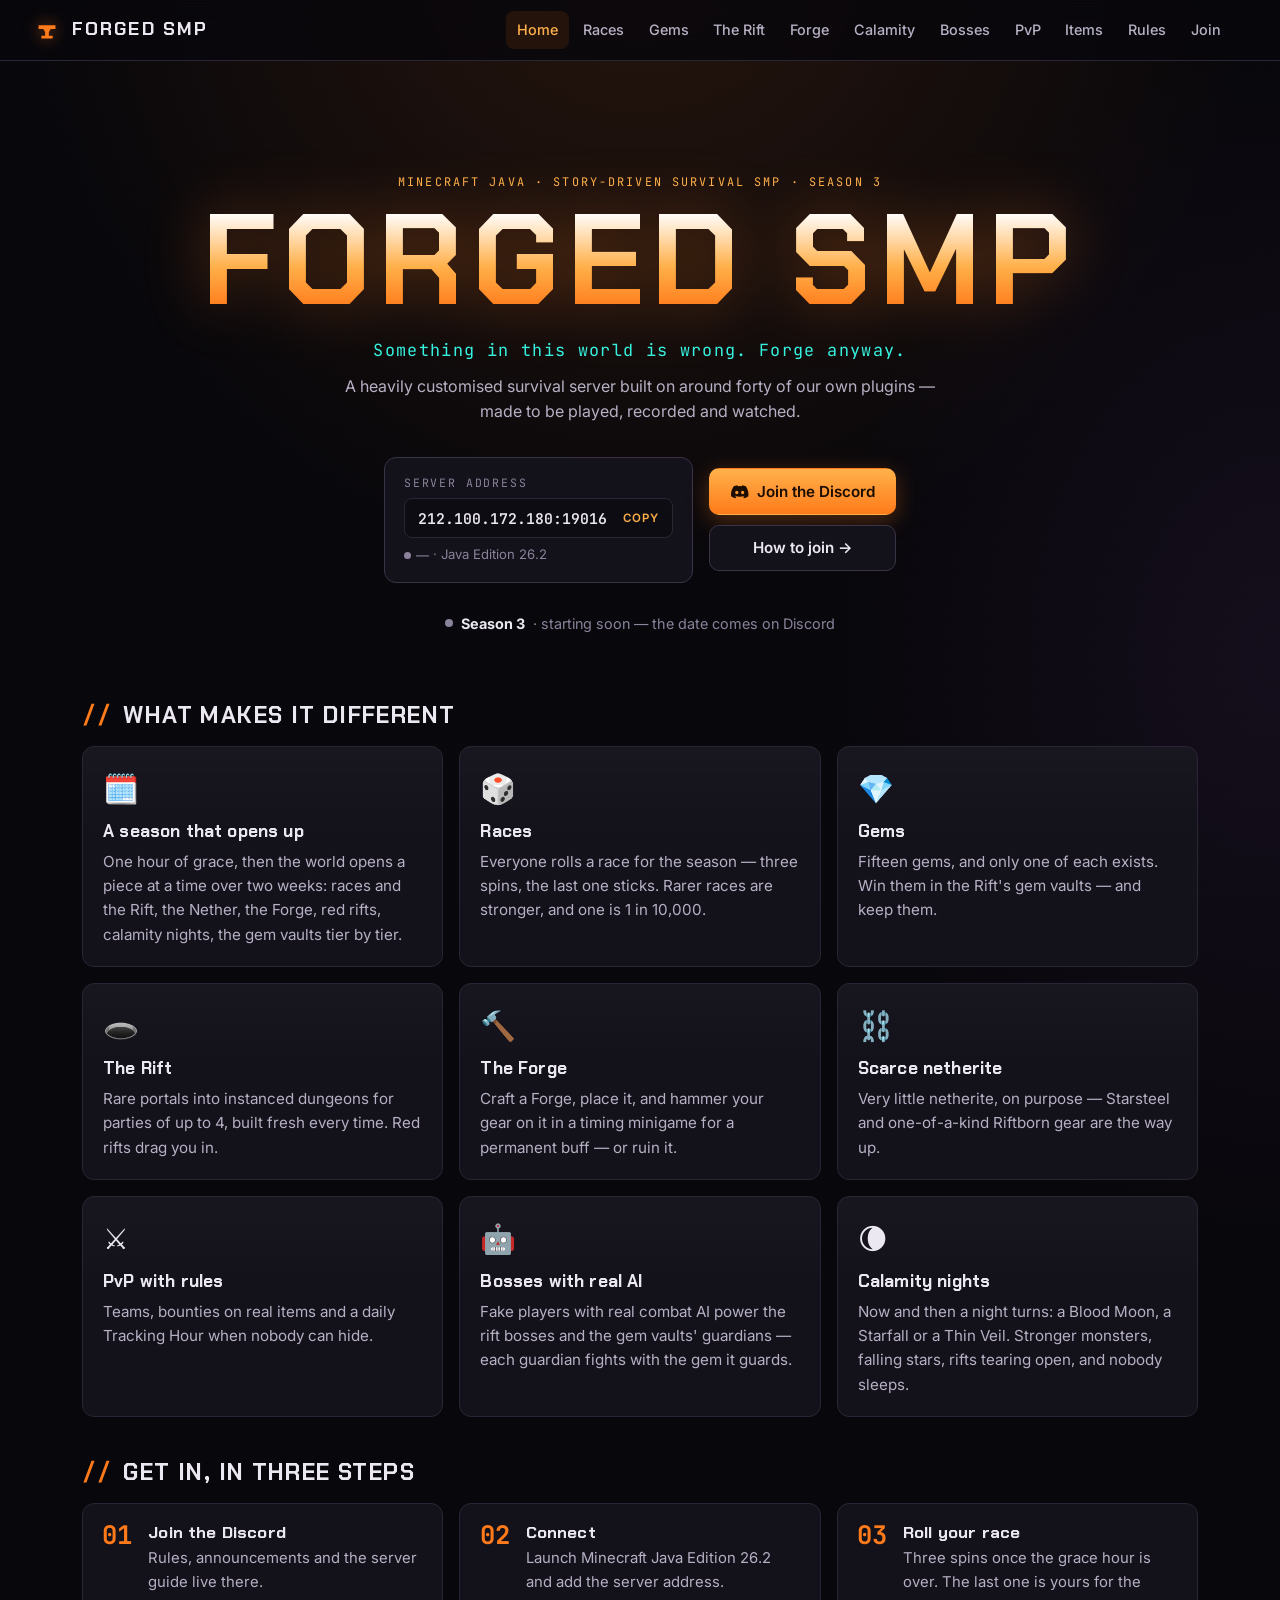
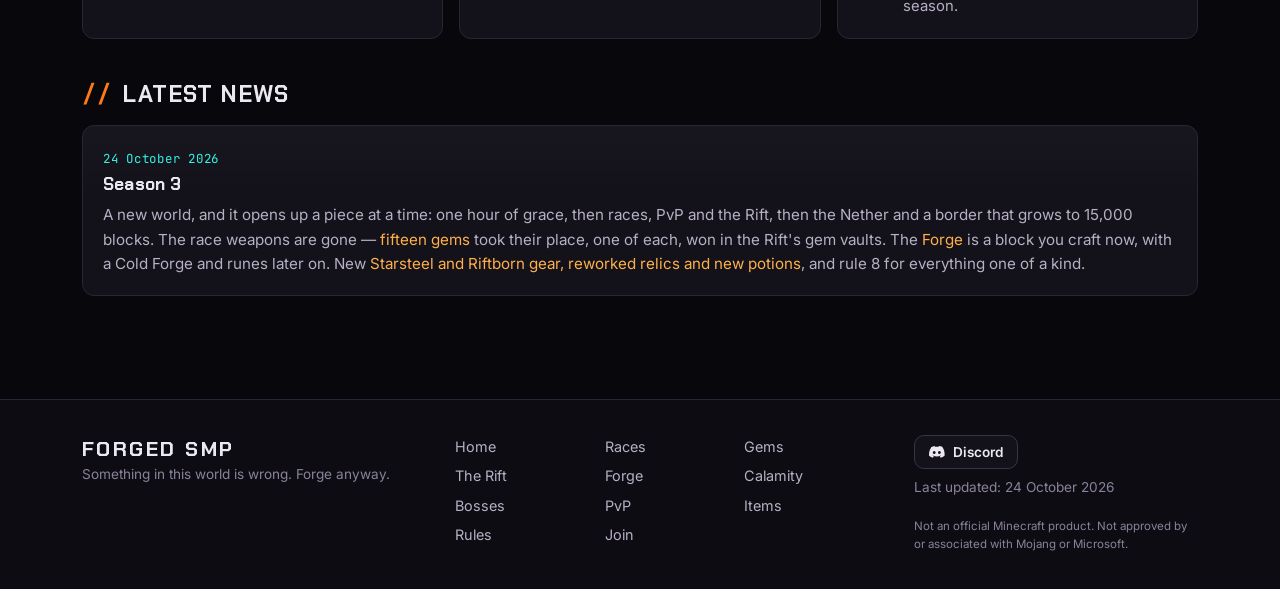
==== commit d7653105: "dev: the full Season 3 site - season timeline, crafted Forge and Cold Forge with techniques and rune" ====
--- a/dev/index.html
+++ b/dev/index.html
@@ -4,7 +4,7 @@
   <meta charset="UTF-8" />
   <meta name="viewport" content="width=device-width, initial-scale=1.0" />
   <title>Forged SMP</title>
-  <meta name="description" content="Forged SMP — a story-driven Minecraft survival server. Races, the Rift, meteors and the Forge." />
+  <meta name="description" content="Forged SMP Season 3 — a story-driven Minecraft survival server. Races, one-of-a-kind gems, the Rift and the Forge." />
   <meta name="theme-color" content="#08070b" />
   <meta property="og:title" content="Forged SMP" />
   <meta property="og:description" content="Something in this world is wrong. Forge anyway." />
--- a/dev/css/style.css
+++ b/dev/css/style.css
@@ -522,3 +522,14 @@
 .w-status.out { border-style: dashed; }
 .card.item .w-status { margin: .75rem 0 0; }
 .gem .abilities ul.ticks { margin: 0; }
+
+/* Season 3: the season timeline */
+.live-dot.off { background: var(--muted); animation: none; box-shadow: none; }
+.dim-closed { color: var(--muted); font-weight: 600; }
+.season { list-style: none; margin: 1.2rem 0 0; padding: 0 0 0 1.4rem; border-left: 2px solid var(--line2); display: grid; gap: .9rem; }
+.season-step { position: relative; display: grid; grid-template-columns: auto 1fr; gap: .9rem; align-items: start; background: var(--panel); border: 1px solid var(--line); border-radius: 12px; padding: .9rem 1rem; }
+.season-step::before { content: ''; position: absolute; left: calc(-1.4rem - 7px); top: 1.3rem; width: 12px; height: 12px; border-radius: 50%; background: var(--ember); box-shadow: 0 0 10px var(--ember); }
+.season-icon { font-size: 1.5rem; line-height: 1; }
+.season-when { font: 600 .78rem var(--mono); color: var(--ember2); margin: 0 0 .2rem; text-transform: uppercase; letter-spacing: .04em; }
+.season-step h3 { margin: 0 0 .25rem; }
+.season-step p:last-child { margin: 0; color: var(--text2); }
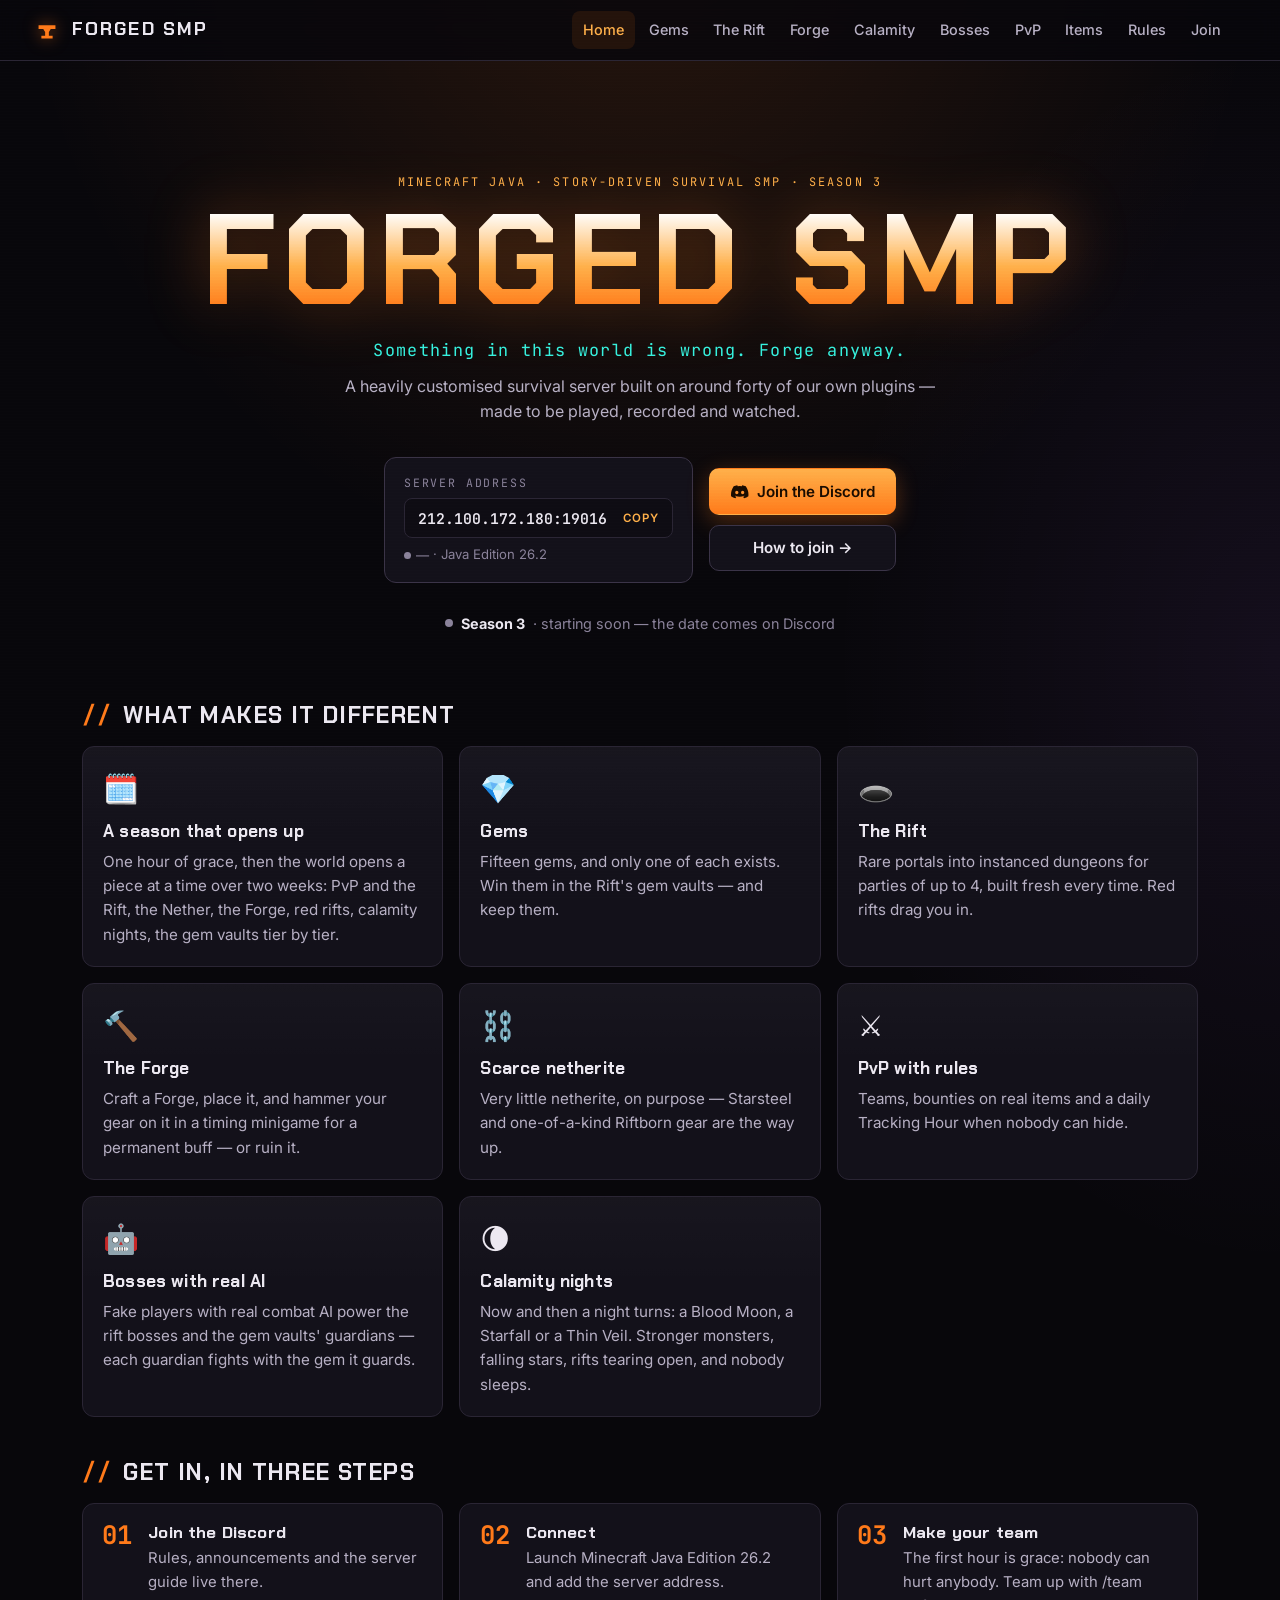
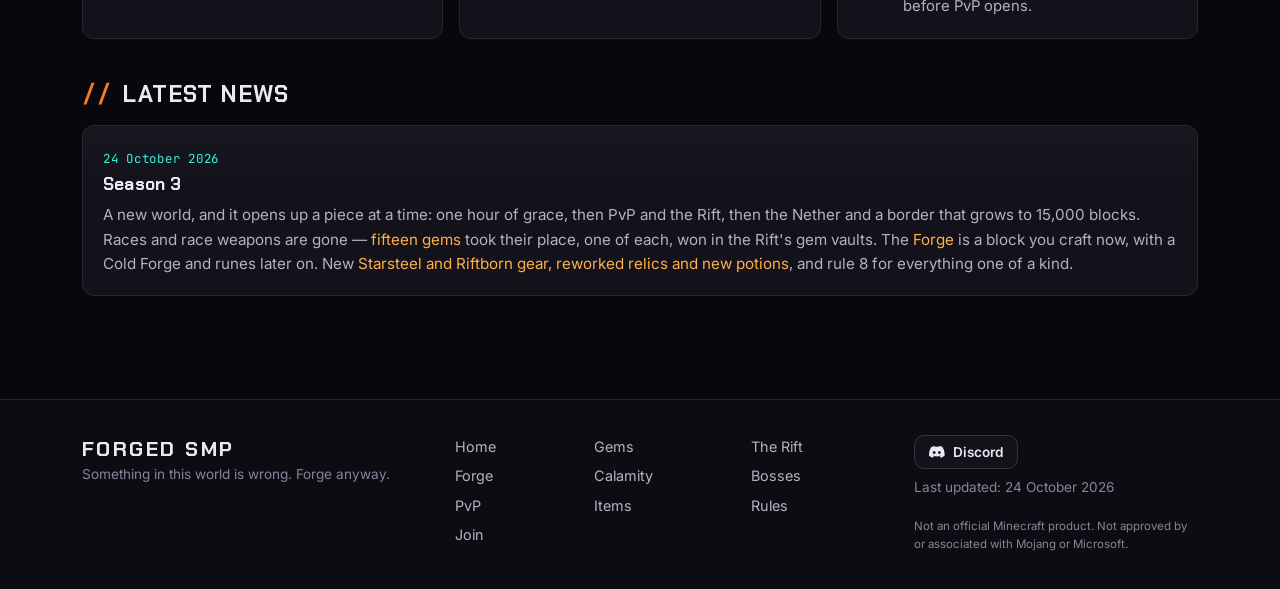
==== commit 62365784: "dev (Season 3): races, the Blood Scythe, the Permafrost Lance, Redliner and the rift drops are gone " ====
--- a/dev/index.html
+++ b/dev/index.html
@@ -4,7 +4,7 @@
   <meta charset="UTF-8" />
   <meta name="viewport" content="width=device-width, initial-scale=1.0" />
   <title>Forged SMP</title>
-  <meta name="description" content="Forged SMP Season 3 — a story-driven Minecraft survival server. Races, one-of-a-kind gems, the Rift and the Forge." />
+  <meta name="description" content="Forged SMP Season 3 — a story-driven Minecraft survival server. One-of-a-kind gems, the Rift and the Forge." />
   <meta name="theme-color" content="#08070b" />
   <meta property="og:title" content="Forged SMP" />
   <meta property="og:description" content="Something in this world is wrong. Forge anyway." />
